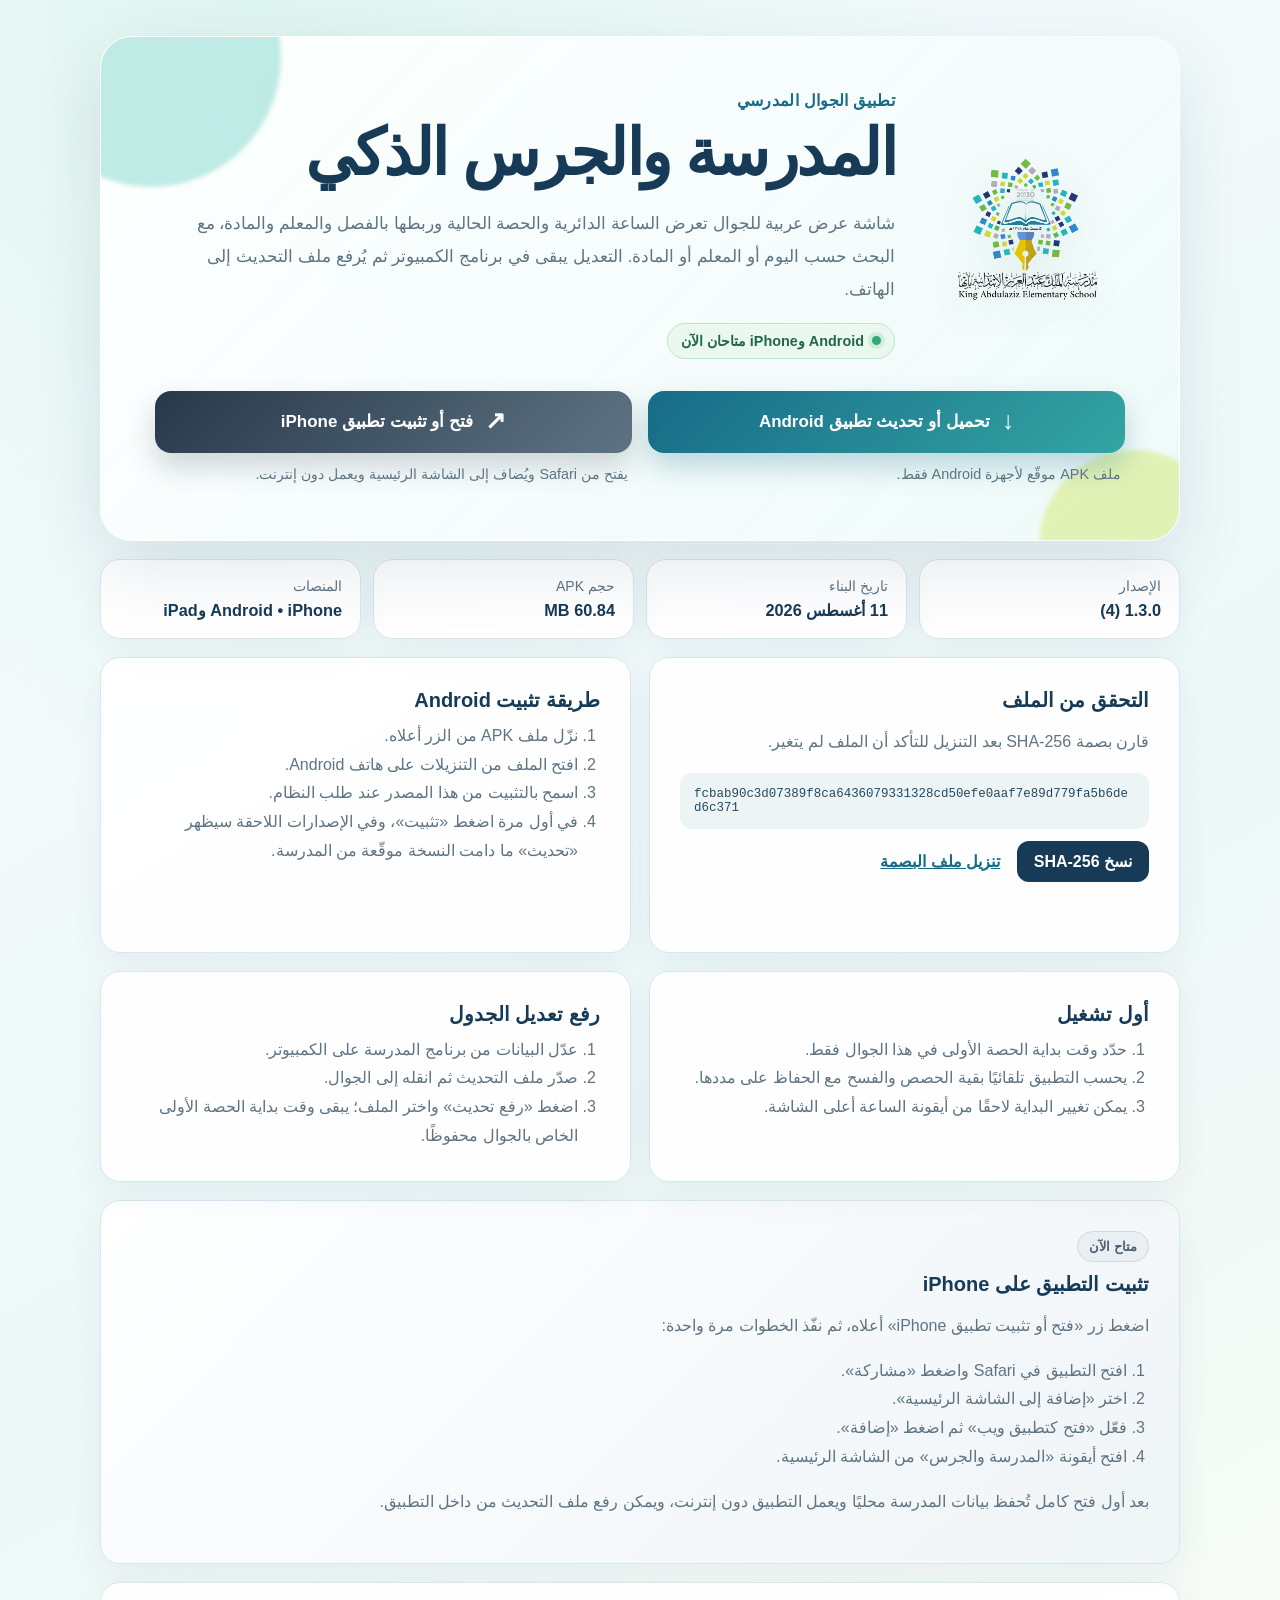
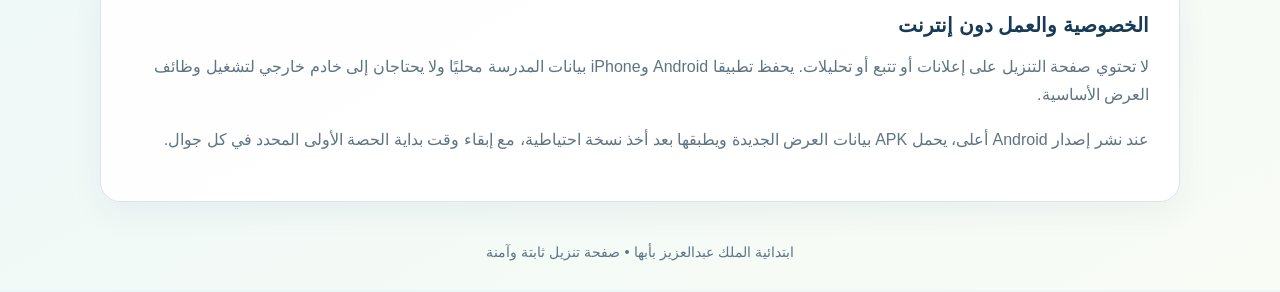
==== index.html @ 7c3bad20 "إتاحة تطبيق iPhone كتطبيق ويب قابل للتثبيت" ====
<!doctype html>
<html lang="ar" dir="rtl">
<head>
  <meta charset="utf-8">
  <meta name="viewport" content="width=device-width,initial-scale=1,viewport-fit=cover">
  <meta name="theme-color" content="#176b87">
  <meta name="description" content="تنزيل تطبيق المدرسة والجرس الذكي لأجهزة Android وفتح تطبيق iPhone وتثبيته على الشاشة الرئيسية.">
  <link rel="icon" type="image/png" href="./favicon.png">
  <link rel="manifest" href="./manifest.webmanifest">
  <link rel="stylesheet" href="./styles.css">
  <title>تنزيل تطبيق المدرسة والجرس الذكي</title>
</head>
<body>
  <main class="page-shell">
    <section class="hero" aria-labelledby="app-title">
      <div class="glow glow-one" aria-hidden="true"></div>
      <div class="glow glow-two" aria-hidden="true"></div>
      <div class="brand-card">
        <img class="logo" src="./assets/logo.png" width="220" height="220" alt="شعار مدرسة الملك عبدالعزيز الابتدائية">
        <div>
          <span class="eyebrow">تطبيق الجوال المدرسي</span>
          <h1 id="app-title">المدرسة والجرس الذكي</h1>
          <p class="lead">شاشة عرض عربية للجوال تعرض الساعة الدائرية والحصة الحالية وربطها بالفصل والمعلم والمادة، مع البحث حسب اليوم أو المعلم أو المادة. التعديل يبقى في برنامج الكمبيوتر ثم يُرفع ملف التحديث إلى الهاتف.</p>
          <div class="status"><span class="status-dot" aria-hidden="true"></span>Android وiPhone متاحان الآن</div>
        </div>
      </div>

      <div class="download-panel" aria-label="خيارات التطبيق حسب النظام">
        <div class="platform-download">
          <a class="download-button" href="./downloads/SchoolApp.apk" download="SchoolApp.apk">
            <span aria-hidden="true">↓</span>
            تحميل أو تحديث تطبيق Android
          </a>
          <p class="platform-note">ملف APK موقّع لأجهزة Android فقط.</p>
        </div>
        <div class="platform-download">
          <a class="download-button iphone-button" href="./iphone/">
            <span aria-hidden="true">↗</span>
            فتح أو تثبيت تطبيق iPhone
          </a>
          <p class="platform-note">يفتح من Safari ويُضاف إلى الشاشة الرئيسية ويعمل دون إنترنت.</p>
        </div>
      </div>
    </section>

    <section class="facts" aria-label="معلومات الإصدار">
      <article><span>الإصدار</span><strong>1.3.0 (4)</strong></article>
      <article><span>تاريخ البناء</span><strong>11 أغسطس 2026</strong></article>
      <article><span>حجم APK</span><strong>60.84 MB</strong></article>
      <article><span>المنصات</span><strong>Android • iPhone وiPad</strong></article>
    </section>

    <section class="content-grid">
      <article class="card">
        <h2>التحقق من الملف</h2>
        <p>قارن بصمة SHA-256 بعد التنزيل للتأكد أن الملف لم يتغير.</p>
        <code id="sha-value">fcbab90c3d07389f8ca6436079331328cd50efe0aaf7e89d779fa5b6ded6c371</code>
        <button id="copy-sha" type="button">نسخ SHA-256</button>
        <a class="text-link" href="./downloads/SchoolApp.apk.sha256" download>تنزيل ملف البصمة</a>
        <p id="copy-status" class="copy-status" role="status" aria-live="polite"></p>
      </article>

      <article class="card">
        <h2>طريقة تثبيت Android</h2>
        <ol>
          <li>نزّل ملف APK من الزر أعلاه.</li>
          <li>افتح الملف من التنزيلات على هاتف Android.</li>
          <li>اسمح بالتثبيت من هذا المصدر عند طلب النظام.</li>
          <li>في أول مرة اضغط «تثبيت»، وفي الإصدارات اللاحقة سيظهر «تحديث» ما دامت النسخة موقّعة من المدرسة.</li>
        </ol>
      </article>

      <article class="card">
        <h2>أول تشغيل</h2>
        <ol>
          <li>حدّد وقت بداية الحصة الأولى في هذا الجوال فقط.</li>
          <li>يحسب التطبيق تلقائيًا بقية الحصص والفسح مع الحفاظ على مددها.</li>
          <li>يمكن تغيير البداية لاحقًا من أيقونة الساعة أعلى الشاشة.</li>
        </ol>
      </article>

      <article class="card">
        <h2>رفع تعديل الجدول</h2>
        <ol>
          <li>عدّل البيانات من برنامج المدرسة على الكمبيوتر.</li>
          <li>صدّر ملف التحديث ثم انقله إلى الجوال.</li>
          <li>اضغط «رفع تحديث» واختر الملف؛ يبقى وقت بداية الحصة الأولى الخاص بالجوال محفوظًا.</li>
        </ol>
      </article>
    </section>

    <section id="iphone-status" class="iphone-status-card" aria-labelledby="iphone-title">
      <div>
        <span class="availability-badge">متاح الآن</span>
        <h2 id="iphone-title">تثبيت التطبيق على iPhone</h2>
        <p>اضغط زر «فتح أو تثبيت تطبيق iPhone» أعلاه، ثم نفّذ الخطوات مرة واحدة:</p>
        <ol>
          <li>افتح التطبيق في Safari واضغط «مشاركة».</li>
          <li>اختر «إضافة إلى الشاشة الرئيسية».</li>
          <li>فعّل «فتح كتطبيق ويب» ثم اضغط «إضافة».</li>
          <li>افتح أيقونة «المدرسة والجرس» من الشاشة الرئيسية.</li>
        </ol>
        <p>بعد أول فتح كامل تُحفظ بيانات المدرسة محليًا ويعمل التطبيق دون إنترنت، ويمكن رفع ملف التحديث من داخل التطبيق.</p>
      </div>
    </section>

    <section class="privacy-card">
      <h2>الخصوصية والعمل دون إنترنت</h2>
      <p>لا تحتوي صفحة التنزيل على إعلانات أو تتبع أو تحليلات. يحفظ تطبيقا Android وiPhone بيانات المدرسة محليًا ولا يحتاجان إلى خادم خارجي لتشغيل وظائف العرض الأساسية.</p>
      <p>عند نشر إصدار Android أعلى، يحمل APK بيانات العرض الجديدة ويطبقها بعد أخذ نسخة احتياطية، مع إبقاء وقت بداية الحصة الأولى المحدد في كل جوال.</p>
    </section>
  </main>
  <footer>ابتدائية الملك عبدالعزيز بأبها • صفحة تنزيل ثابتة وآمنة</footer>
  <script src="./app.js" defer></script>
</body>
</html>
---- styles.css ----
:root {
  color-scheme: light;
  --ink: #173b57;
  --muted: #5f7483;
  --primary: #176b87;
  --secondary: #34a5a3;
  --line: #d8e7ec;
  --surface: rgba(255,255,255,.92);
  font-family: Tahoma, Arial, sans-serif;
}

* { box-sizing: border-box; }
html { background: #eef7f8; scroll-behavior: smooth; }
body { margin: 0; color: var(--ink); background: radial-gradient(circle at 20% 0,#dff5ef 0,transparent 36%),linear-gradient(150deg,#f8fcff,#edf8f8 55%,#f9fcf5); min-height: 100vh; }
a { color: inherit; }
.page-shell { width: min(1080px,calc(100% - 28px)); margin: 0 auto; padding: 36px 0 24px; }
.hero { position: relative; overflow: hidden; border: 1px solid rgba(255,255,255,.7); border-radius: 32px; padding: clamp(22px,5vw,54px); background: linear-gradient(135deg,rgba(255,255,255,.94),rgba(237,250,248,.88)); box-shadow: 0 24px 70px rgba(23,59,87,.12); }
.glow { position: absolute; border-radius: 50%; filter: blur(2px); opacity: .55; pointer-events: none; }
.glow-one { width: 260px; height: 260px; top: -110px; left: -80px; background: #8ddbd0; }
.glow-two { width: 190px; height: 190px; bottom: -100px; right: -50px; background: #d7ec7f; }
.brand-card { position: relative; display: grid; grid-template-columns: 190px 1fr; gap: clamp(18px,4vw,40px); align-items: center; }
.logo { width: 100%; height: auto; max-height: 190px; object-fit: contain; filter: drop-shadow(0 12px 18px rgba(23,59,87,.14)); }
.eyebrow { display: inline-block; color: var(--primary); font-weight: 800; letter-spacing: .02em; margin-bottom: 8px; }
h1 { margin: 0; font-size: clamp(2rem,5vw,4rem); line-height: 1.12; letter-spacing: -.04em; }
.lead { color: var(--muted); font-size: 1.08rem; line-height: 1.9; max-width: 700px; }
.status { display: inline-flex; align-items: center; gap: 8px; padding: 9px 13px; border-radius: 999px; color: #23664f; background: #eaf8f0; border: 1px solid #bde4cd; font-size: .9rem; font-weight: 700; }
.status-dot { width: 9px; height: 9px; background: #32a774; border-radius: 50%; box-shadow: 0 0 0 4px rgba(50,167,116,.14); }
.download-panel { position: relative; margin-top: 32px; display: grid; grid-template-columns: repeat(2,minmax(0,1fr)); gap: 16px; }
.platform-download { min-width: 0; }
.download-button { display: inline-flex; align-items: center; justify-content: center; gap: 12px; padding: 17px 24px; border-radius: 16px; background: linear-gradient(135deg,var(--primary),var(--secondary)); color: #fff; text-decoration: none; font-weight: 900; font-size: 1.06rem; box-shadow: 0 14px 28px rgba(23,107,135,.25); transition: transform .2s ease,box-shadow .2s ease; }
.download-button:hover,.download-button:focus-visible { transform: translateY(-2px); box-shadow: 0 18px 34px rgba(23,107,135,.32); }
.download-button span { font-size: 1.55rem; line-height: 1; }
.platform-download .download-button { width: 100%; min-height: 62px; }
.iphone-button { background: linear-gradient(135deg,#27384a,#5f7483); box-shadow: 0 14px 28px rgba(39,56,74,.2); }
.iphone-button:hover,.iphone-button:focus-visible { box-shadow: 0 18px 34px rgba(39,56,74,.28); }
.platform-note { margin: 10px 4px 0; color: var(--muted); line-height: 1.6; font-size: .9rem; }
.facts { display: grid; grid-template-columns: repeat(4,1fr); gap: 12px; margin: 18px 0; }
.facts article,.card,.privacy-card,.iphone-status-card { border: 1px solid var(--line); background: var(--surface); border-radius: 20px; box-shadow: 0 10px 34px rgba(23,59,87,.06); }
.facts article { padding: 18px; display: grid; gap: 7px; }
.facts span { color: var(--muted); font-size: .88rem; }
.facts strong { font-size: 1.02rem; }
.content-grid { display: grid; grid-template-columns: 1fr 1fr; gap: 18px; }
.card,.privacy-card,.iphone-status-card { padding: clamp(20px,4vw,30px); }
h2 { margin: 0 0 10px; font-size: 1.25rem; }
.card p,.privacy-card p,.iphone-status-card p,.card li,.iphone-status-card li { color: var(--muted); line-height: 1.8; }
.card ol,.iphone-status-card ol { margin: 8px 0 0; padding-right: 22px; }
code { display: block; direction: ltr; text-align: left; padding: 14px; overflow-wrap: anywhere; background: #edf4f6; border-radius: 12px; color: #24495d; font-family: Consolas,monospace; font-size: .78rem; }
button { border: 0; border-radius: 12px; background: var(--ink); color: #fff; padding: 11px 17px; font: inherit; font-weight: 800; cursor: pointer; margin-top: 12px; }
.text-link { display: inline-block; margin-right: 12px; color: var(--primary); font-weight: 800; }
.copy-status { min-height: 1.5em; margin-bottom: 0; }
.iphone-status-card { margin-top: 18px; scroll-margin-top: 18px; background: linear-gradient(135deg,rgba(255,255,255,.96),rgba(239,244,247,.94)); }
.availability-badge { display: inline-block; margin-bottom: 10px; padding: 7px 11px; border-radius: 999px; color: #4c5f6c; background: #e9eff2; border: 1px solid #cfdae0; font-size: .84rem; font-weight: 800; }
.privacy-card { margin-top: 18px; }
footer { text-align: center; color: var(--muted); padding: 18px 12px 30px; font-size: .9rem; }

@media (max-width: 760px) {
  .page-shell { width: min(100% - 18px,1080px); padding-top: 10px; }
  .hero { border-radius: 24px; padding: 22px 18px; }
  .brand-card { grid-template-columns: 1fr; text-align: center; }
  .logo { width: 150px; justify-self: center; }
  .lead { font-size: 1rem; }
  .status { justify-content: center; }
  .download-panel { grid-template-columns: 1fr; }
  .download-button { width: 100%; }
  .facts { grid-template-columns: 1fr 1fr; }
  .content-grid { grid-template-columns: 1fr; }
}

@media (max-width: 390px) {
  .facts { grid-template-columns: 1fr; }
  h1 { font-size: 2rem; }
}

@media (prefers-reduced-motion: reduce) {
  * { scroll-behavior: auto !important; transition: none !important; }
}
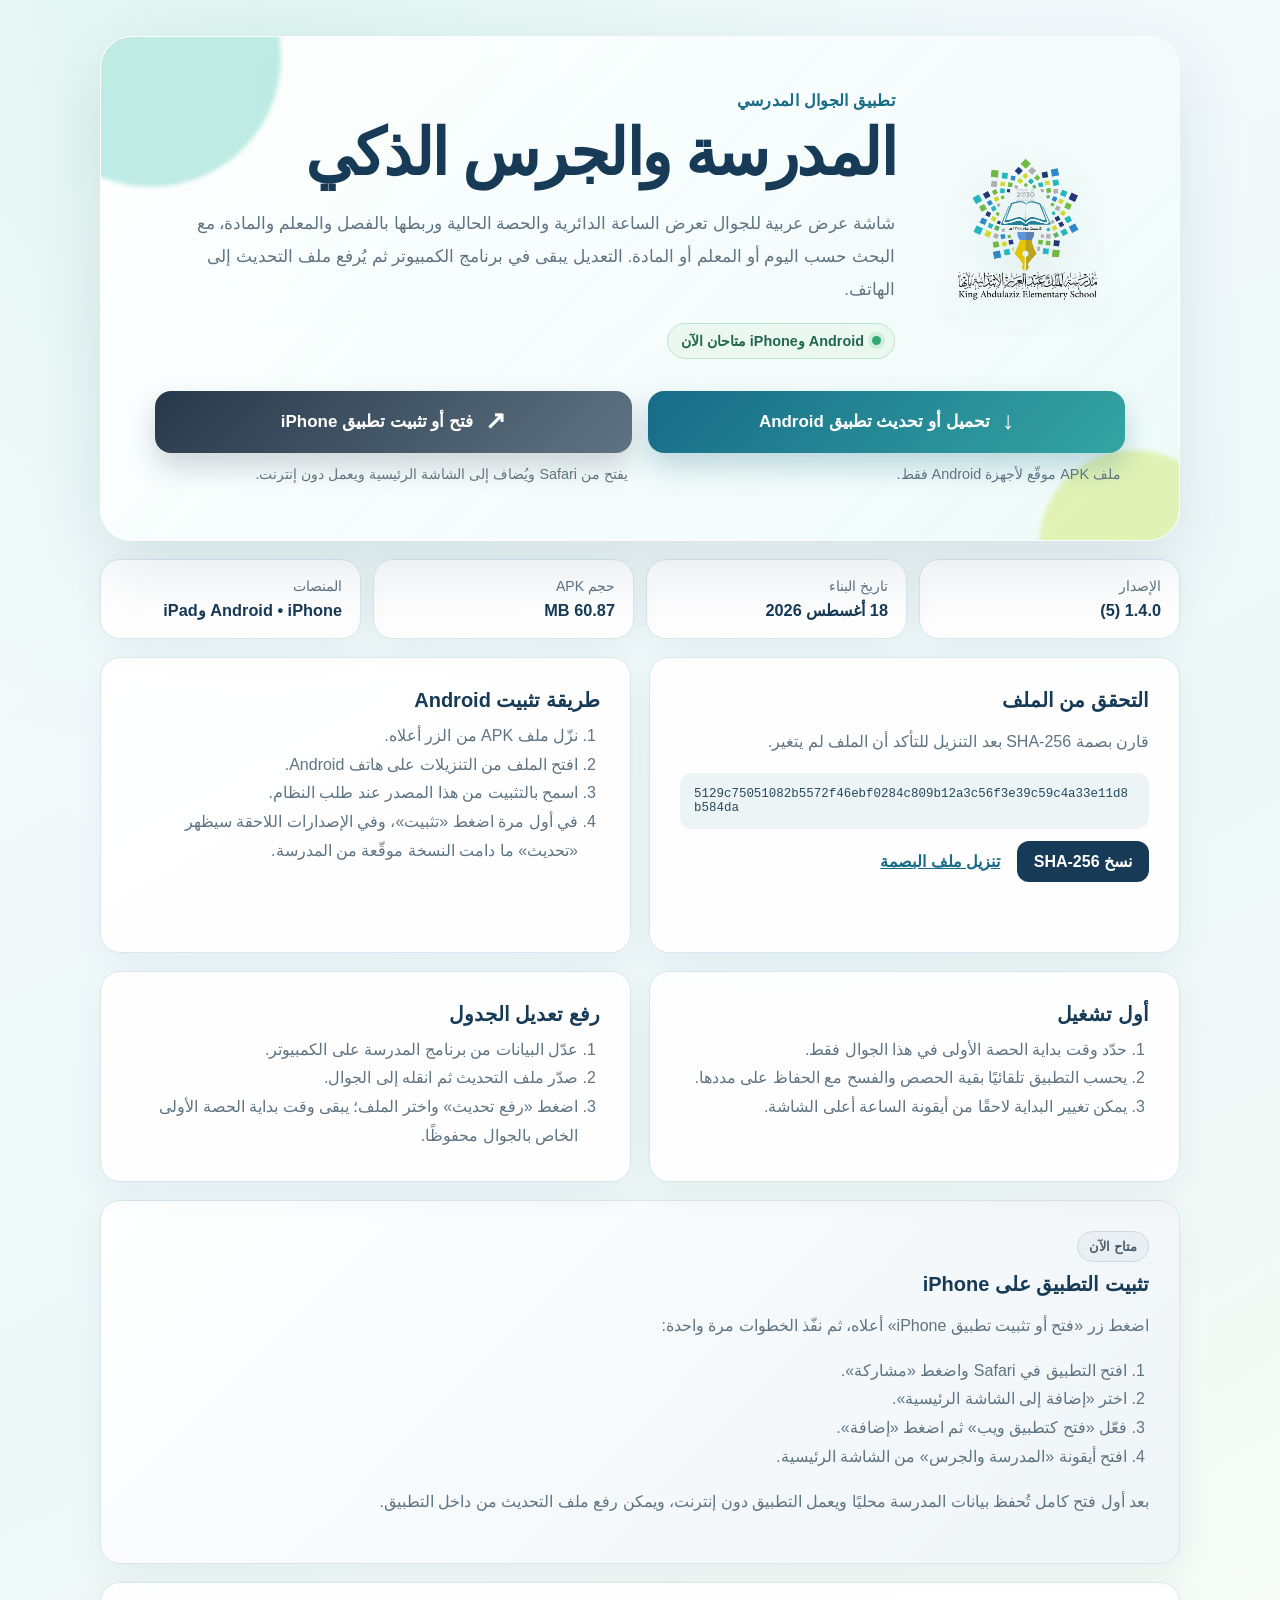
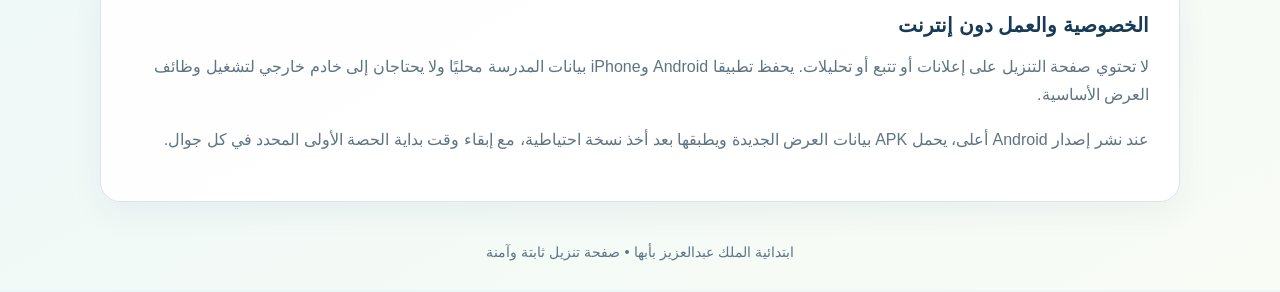
==== commit 3210f73b: "تحديث عام1448" ====
--- a/index.html
+++ b/index.html
@@ -44,9 +44,9 @@
     </section>
 
     <section class="facts" aria-label="معلومات الإصدار">
-      <article><span>الإصدار</span><strong>1.3.0 (4)</strong></article>
-      <article><span>تاريخ البناء</span><strong>11 أغسطس 2026</strong></article>
-      <article><span>حجم APK</span><strong>60.84 MB</strong></article>
+      <article><span>الإصدار</span><strong>1.4.0 (5)</strong></article>
+      <article><span>تاريخ البناء</span><strong>18 أغسطس 2026</strong></article>
+      <article><span>حجم APK</span><strong>60.87 MB</strong></article>
       <article><span>المنصات</span><strong>Android • iPhone وiPad</strong></article>
     </section>
 
@@ -54,7 +54,7 @@
       <article class="card">
         <h2>التحقق من الملف</h2>
         <p>قارن بصمة SHA-256 بعد التنزيل للتأكد أن الملف لم يتغير.</p>
-        <code id="sha-value">fcbab90c3d07389f8ca6436079331328cd50efe0aaf7e89d779fa5b6ded6c371</code>
+        <code id="sha-value">5129c75051082b5572f46ebf0284c809b12a3c56f3e39c59c4a33e11d8b584da</code>
         <button id="copy-sha" type="button">نسخ SHA-256</button>
         <a class="text-link" href="./downloads/SchoolApp.apk.sha256" download>تنزيل ملف البصمة</a>
         <p id="copy-status" class="copy-status" role="status" aria-live="polite"></p>
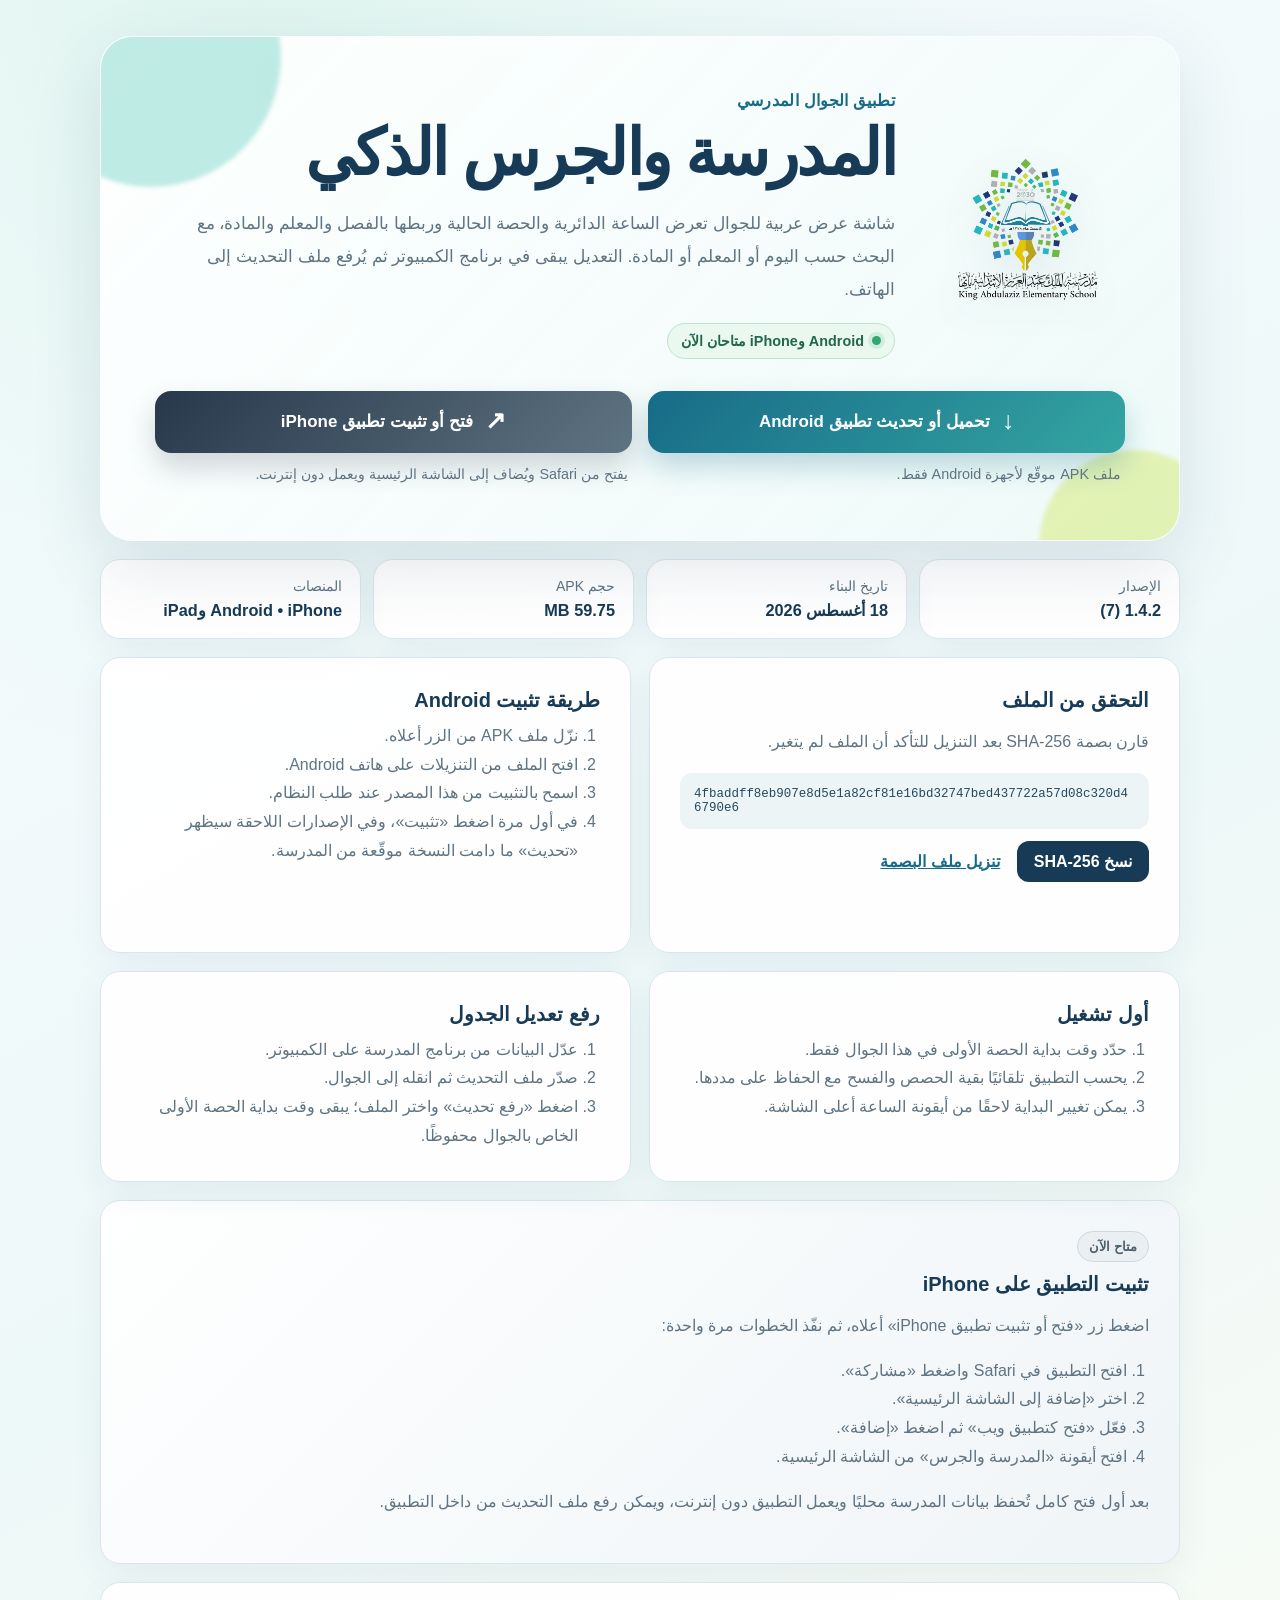
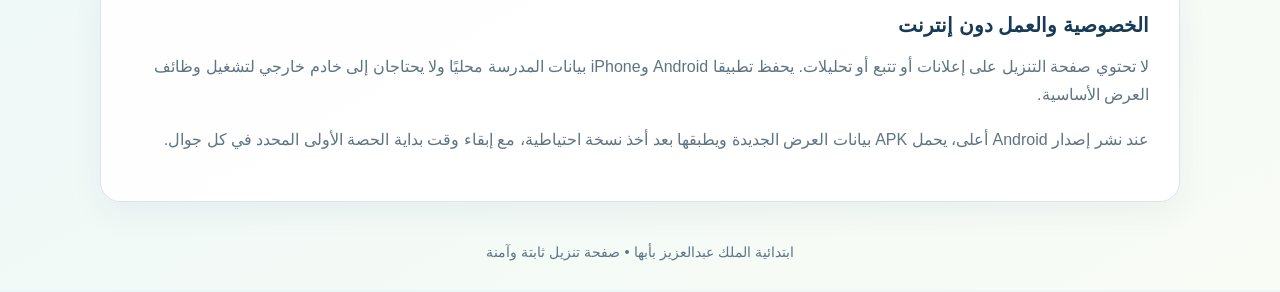
==== commit 9828966e: "تحديث عام1448: تصحيح المؤقت وتوقيت أم القرى" ====
--- a/index.html
+++ b/index.html
@@ -44,9 +44,9 @@
     </section>
 
     <section class="facts" aria-label="معلومات الإصدار">
-      <article><span>الإصدار</span><strong>1.4.0 (5)</strong></article>
+      <article><span>الإصدار</span><strong>1.4.2 (7)</strong></article>
       <article><span>تاريخ البناء</span><strong>18 أغسطس 2026</strong></article>
-      <article><span>حجم APK</span><strong>60.87 MB</strong></article>
+      <article><span>حجم APK</span><strong>59.75 MB</strong></article>
       <article><span>المنصات</span><strong>Android • iPhone وiPad</strong></article>
     </section>
 
@@ -54,7 +54,7 @@
       <article class="card">
         <h2>التحقق من الملف</h2>
         <p>قارن بصمة SHA-256 بعد التنزيل للتأكد أن الملف لم يتغير.</p>
-        <code id="sha-value">5129c75051082b5572f46ebf0284c809b12a3c56f3e39c59c4a33e11d8b584da</code>
+        <code id="sha-value">4fbaddff8eb907e8d5e1a82cf81e16bd32747bed437722a57d08c320d46790e6</code>
         <button id="copy-sha" type="button">نسخ SHA-256</button>
         <a class="text-link" href="./downloads/SchoolApp.apk.sha256" download>تنزيل ملف البصمة</a>
         <p id="copy-status" class="copy-status" role="status" aria-live="polite"></p>
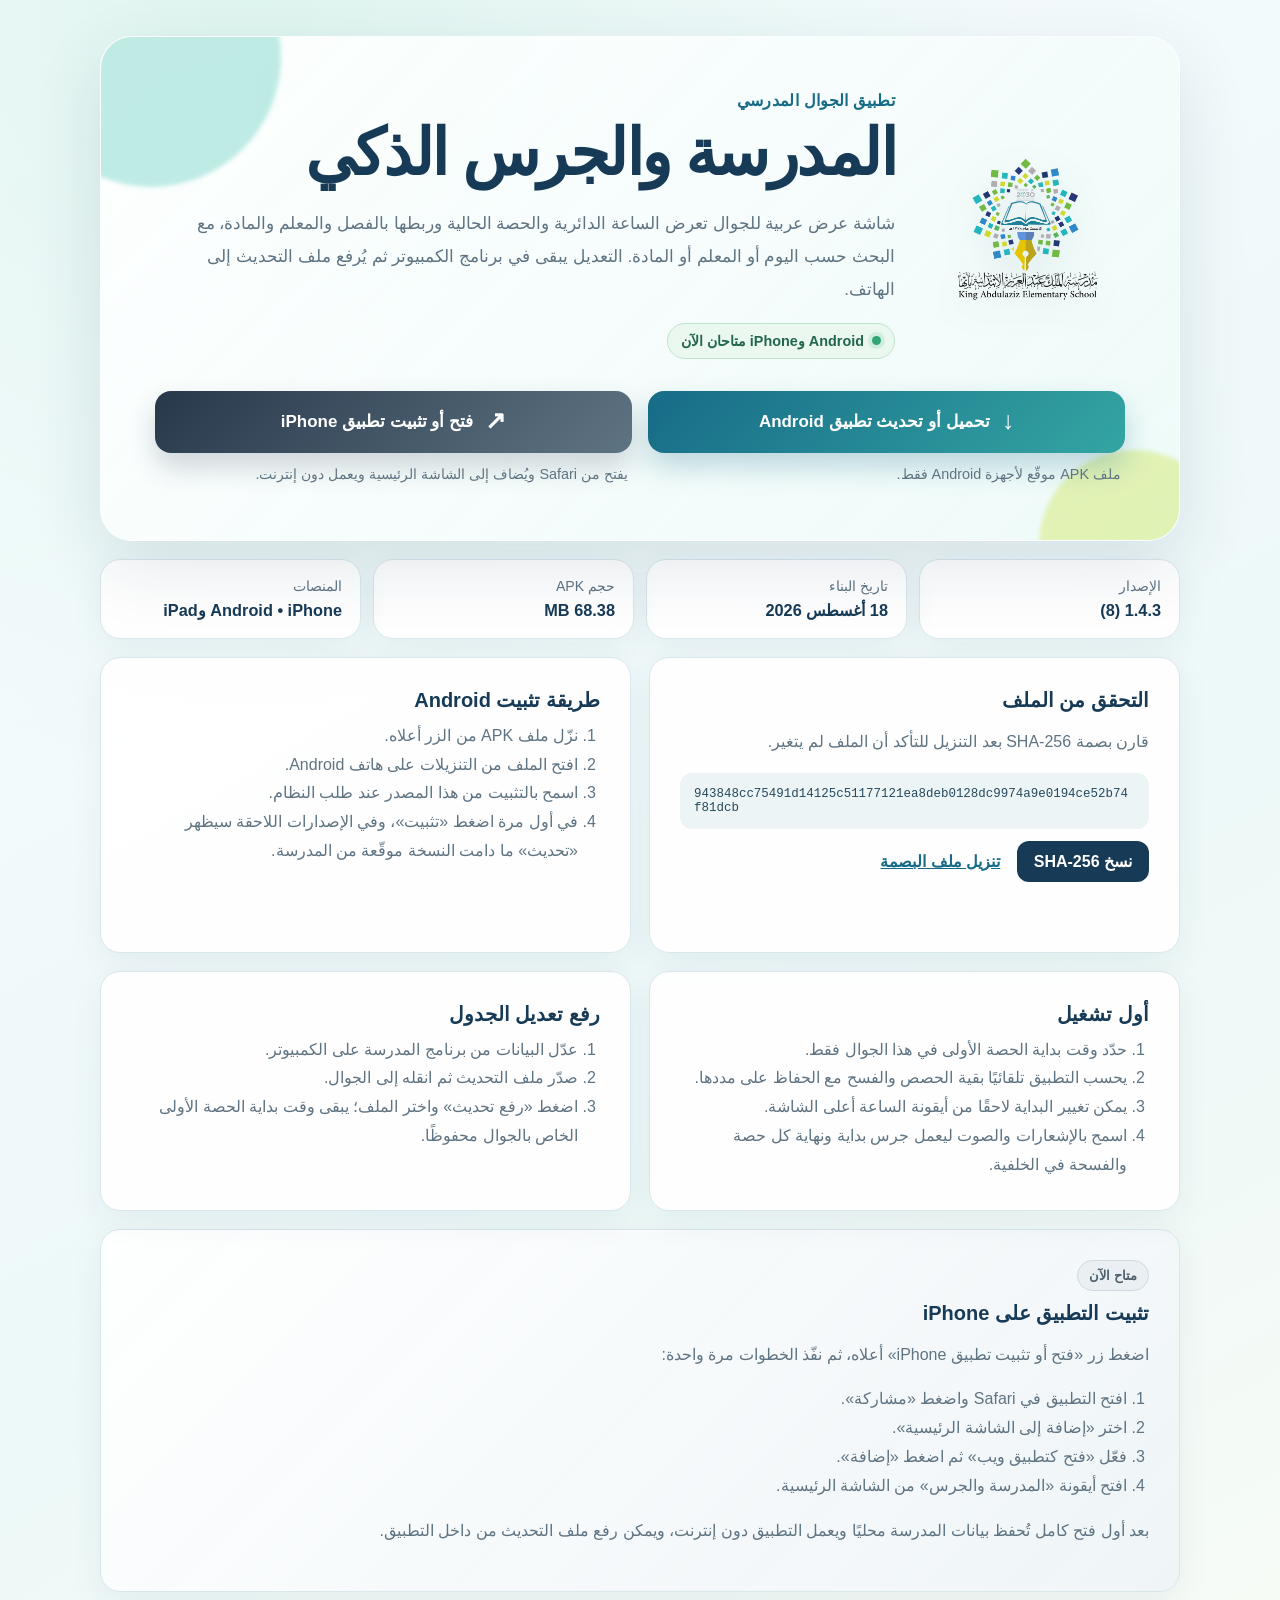
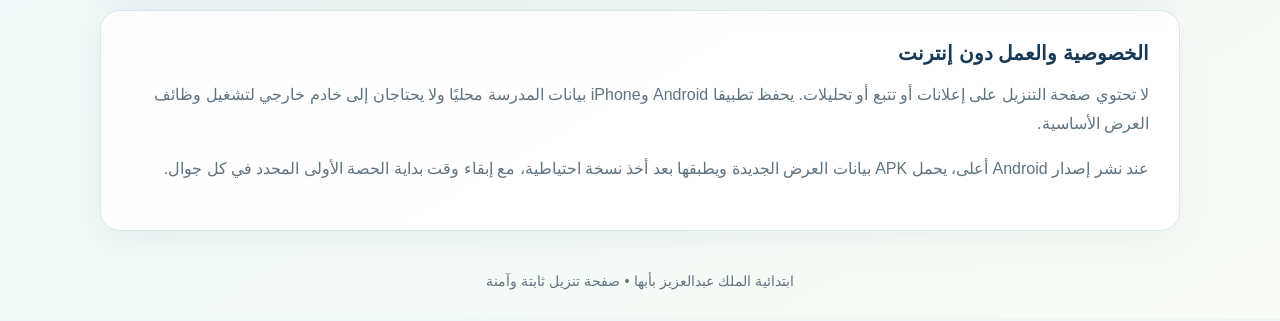
==== commit bfca0f3e: "ربط أصوات الحصص ومنع تداخل الجرس" ====
--- a/index.html
+++ b/index.html
@@ -44,9 +44,9 @@
     </section>
 
     <section class="facts" aria-label="معلومات الإصدار">
-      <article><span>الإصدار</span><strong>1.4.2 (7)</strong></article>
+      <article><span>الإصدار</span><strong>1.4.3 (8)</strong></article>
       <article><span>تاريخ البناء</span><strong>18 أغسطس 2026</strong></article>
-      <article><span>حجم APK</span><strong>59.75 MB</strong></article>
+      <article><span>حجم APK</span><strong>68.38 MB</strong></article>
       <article><span>المنصات</span><strong>Android • iPhone وiPad</strong></article>
     </section>
 
@@ -54,7 +54,7 @@
       <article class="card">
         <h2>التحقق من الملف</h2>
         <p>قارن بصمة SHA-256 بعد التنزيل للتأكد أن الملف لم يتغير.</p>
-        <code id="sha-value">4fbaddff8eb907e8d5e1a82cf81e16bd32747bed437722a57d08c320d46790e6</code>
+        <code id="sha-value">943848cc75491d14125c51177121ea8deb0128dc9974a9e0194ce52b74f81dcb</code>
         <button id="copy-sha" type="button">نسخ SHA-256</button>
         <a class="text-link" href="./downloads/SchoolApp.apk.sha256" download>تنزيل ملف البصمة</a>
         <p id="copy-status" class="copy-status" role="status" aria-live="polite"></p>
@@ -76,6 +76,7 @@
           <li>حدّد وقت بداية الحصة الأولى في هذا الجوال فقط.</li>
           <li>يحسب التطبيق تلقائيًا بقية الحصص والفسح مع الحفاظ على مددها.</li>
           <li>يمكن تغيير البداية لاحقًا من أيقونة الساعة أعلى الشاشة.</li>
+          <li>اسمح بالإشعارات والصوت ليعمل جرس بداية ونهاية كل حصة والفسحة في الخلفية.</li>
         </ol>
       </article>
 
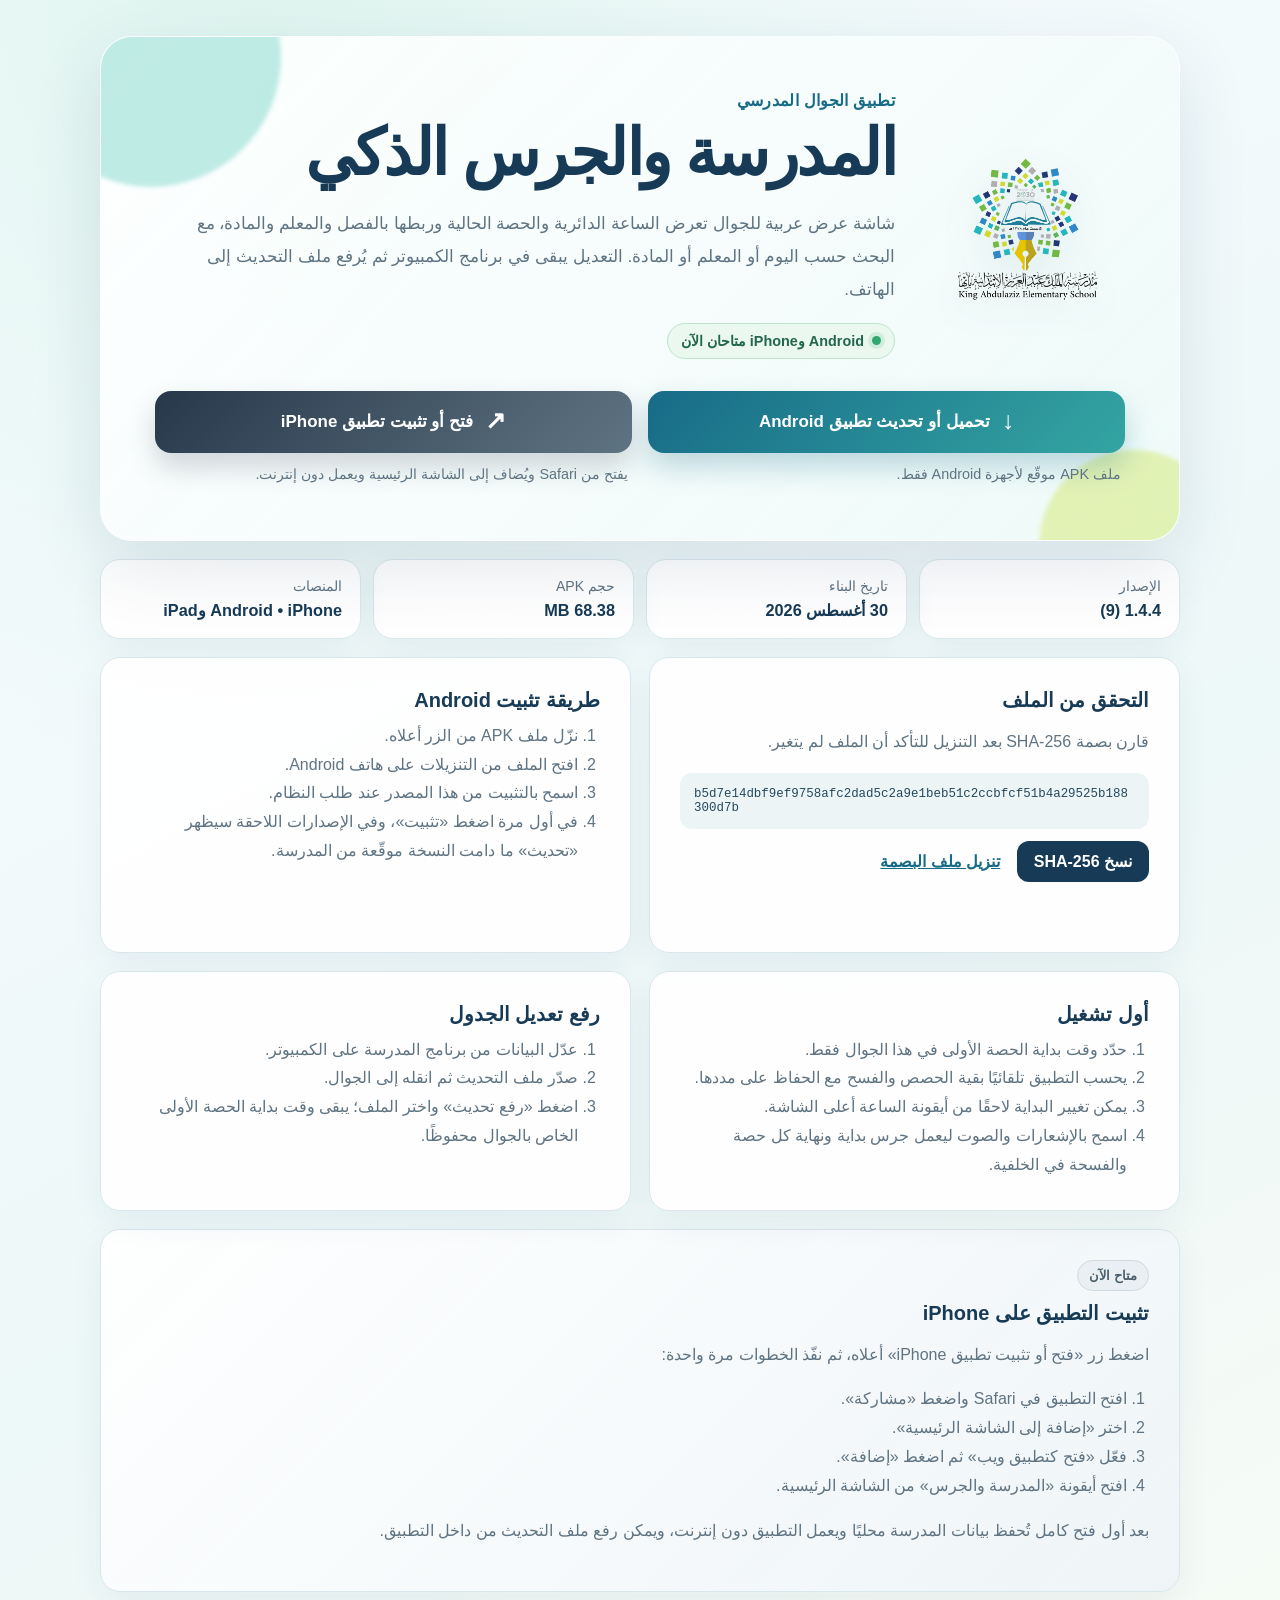
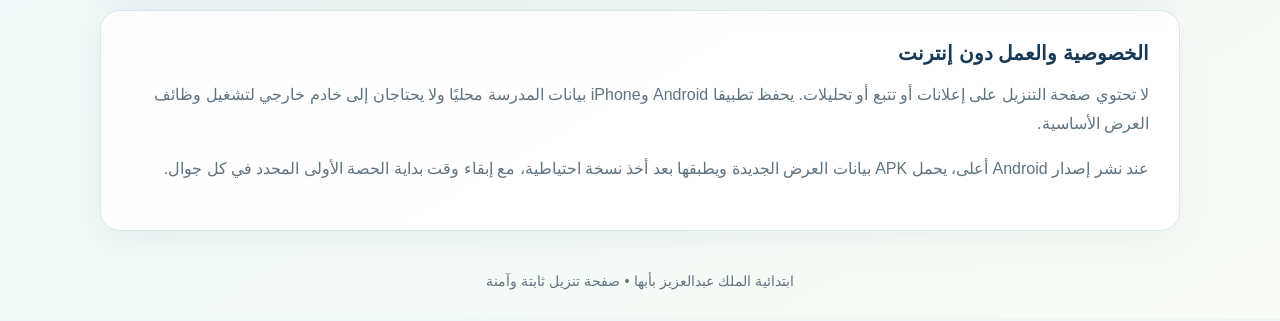
==== commit 85b84b3a: "تحديث جدول الفصول ونشر الإصدار 1.4.4" ====
--- a/index.html
+++ b/index.html
@@ -44,8 +44,8 @@
     </section>
 
     <section class="facts" aria-label="معلومات الإصدار">
-      <article><span>الإصدار</span><strong>1.4.3 (8)</strong></article>
-      <article><span>تاريخ البناء</span><strong>18 أغسطس 2026</strong></article>
+      <article><span>الإصدار</span><strong>1.4.4 (9)</strong></article>
+      <article><span>تاريخ البناء</span><strong>30 أغسطس 2026</strong></article>
       <article><span>حجم APK</span><strong>68.38 MB</strong></article>
       <article><span>المنصات</span><strong>Android • iPhone وiPad</strong></article>
     </section>
@@ -54,7 +54,7 @@
       <article class="card">
         <h2>التحقق من الملف</h2>
         <p>قارن بصمة SHA-256 بعد التنزيل للتأكد أن الملف لم يتغير.</p>
-        <code id="sha-value">943848cc75491d14125c51177121ea8deb0128dc9974a9e0194ce52b74f81dcb</code>
+        <code id="sha-value">b5d7e14dbf9ef9758afc2dad5c2a9e1beb51c2ccbfcf51b4a29525b188300d7b</code>
         <button id="copy-sha" type="button">نسخ SHA-256</button>
         <a class="text-link" href="./downloads/SchoolApp.apk.sha256" download>تنزيل ملف البصمة</a>
         <p id="copy-status" class="copy-status" role="status" aria-live="polite"></p>
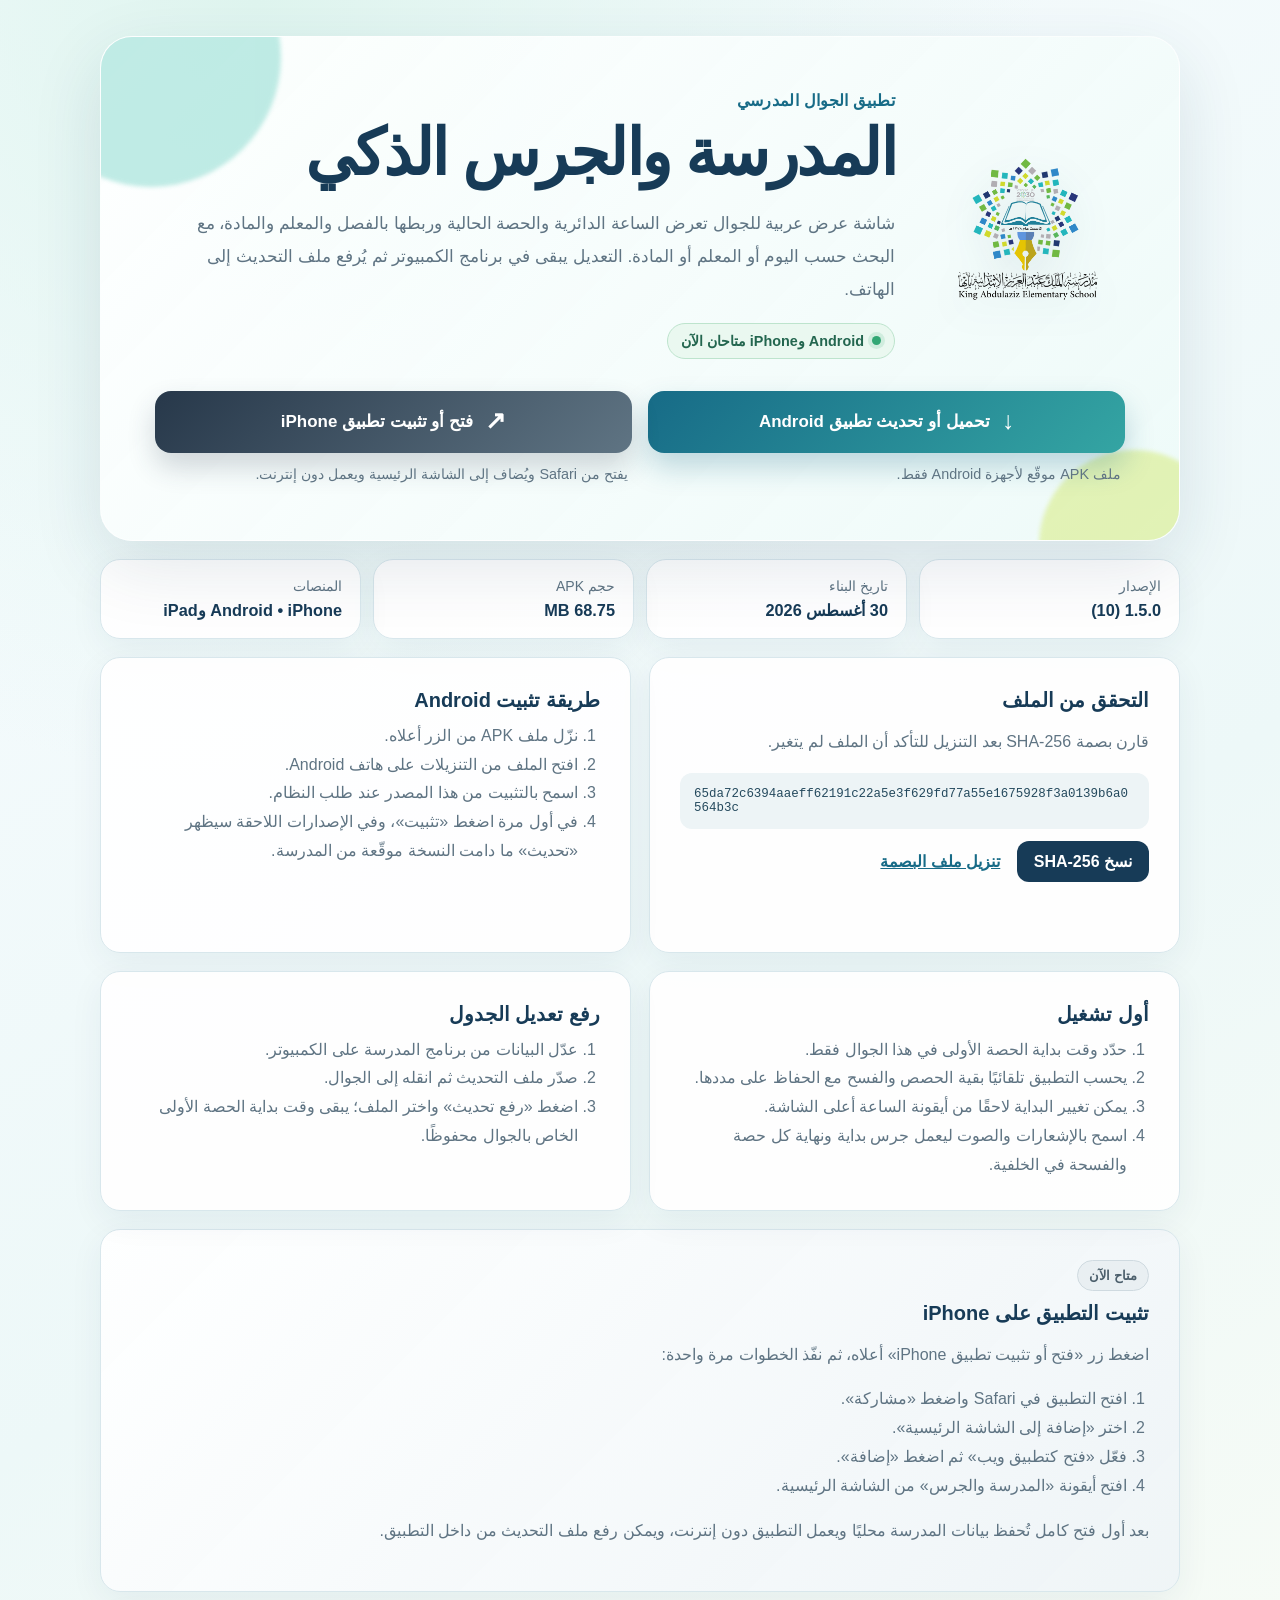
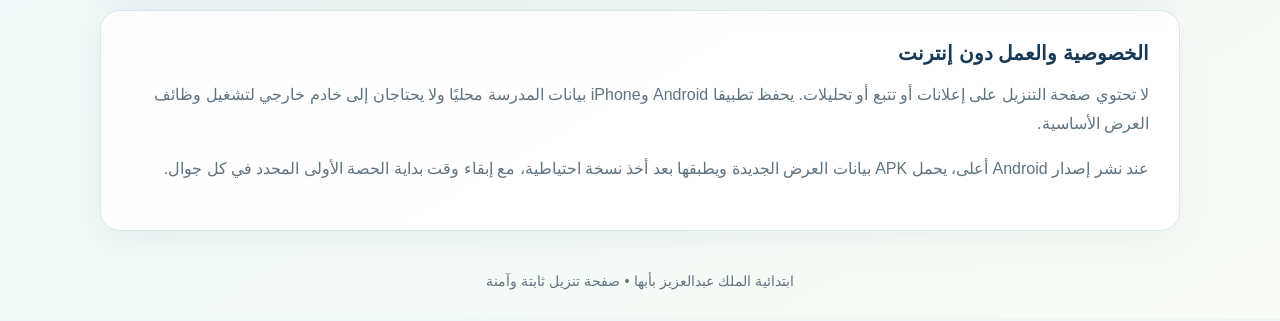
==== commit 8f4233da: "إضافة توزيع حصص الانتظار مع البحث" ====
--- a/index.html
+++ b/index.html
@@ -44,9 +44,9 @@
     </section>
 
     <section class="facts" aria-label="معلومات الإصدار">
-      <article><span>الإصدار</span><strong>1.4.4 (9)</strong></article>
+      <article><span>الإصدار</span><strong>1.5.0 (10)</strong></article>
       <article><span>تاريخ البناء</span><strong>30 أغسطس 2026</strong></article>
-      <article><span>حجم APK</span><strong>68.38 MB</strong></article>
+      <article><span>حجم APK</span><strong>68.75 MB</strong></article>
       <article><span>المنصات</span><strong>Android • iPhone وiPad</strong></article>
     </section>
 
@@ -54,7 +54,7 @@
       <article class="card">
         <h2>التحقق من الملف</h2>
         <p>قارن بصمة SHA-256 بعد التنزيل للتأكد أن الملف لم يتغير.</p>
-        <code id="sha-value">b5d7e14dbf9ef9758afc2dad5c2a9e1beb51c2ccbfcf51b4a29525b188300d7b</code>
+        <code id="sha-value">65da72c6394aaeff62191c22a5e3f629fd77a55e1675928f3a0139b6a0564b3c</code>
         <button id="copy-sha" type="button">نسخ SHA-256</button>
         <a class="text-link" href="./downloads/SchoolApp.apk.sha256" download>تنزيل ملف البصمة</a>
         <p id="copy-status" class="copy-status" role="status" aria-live="polite"></p>
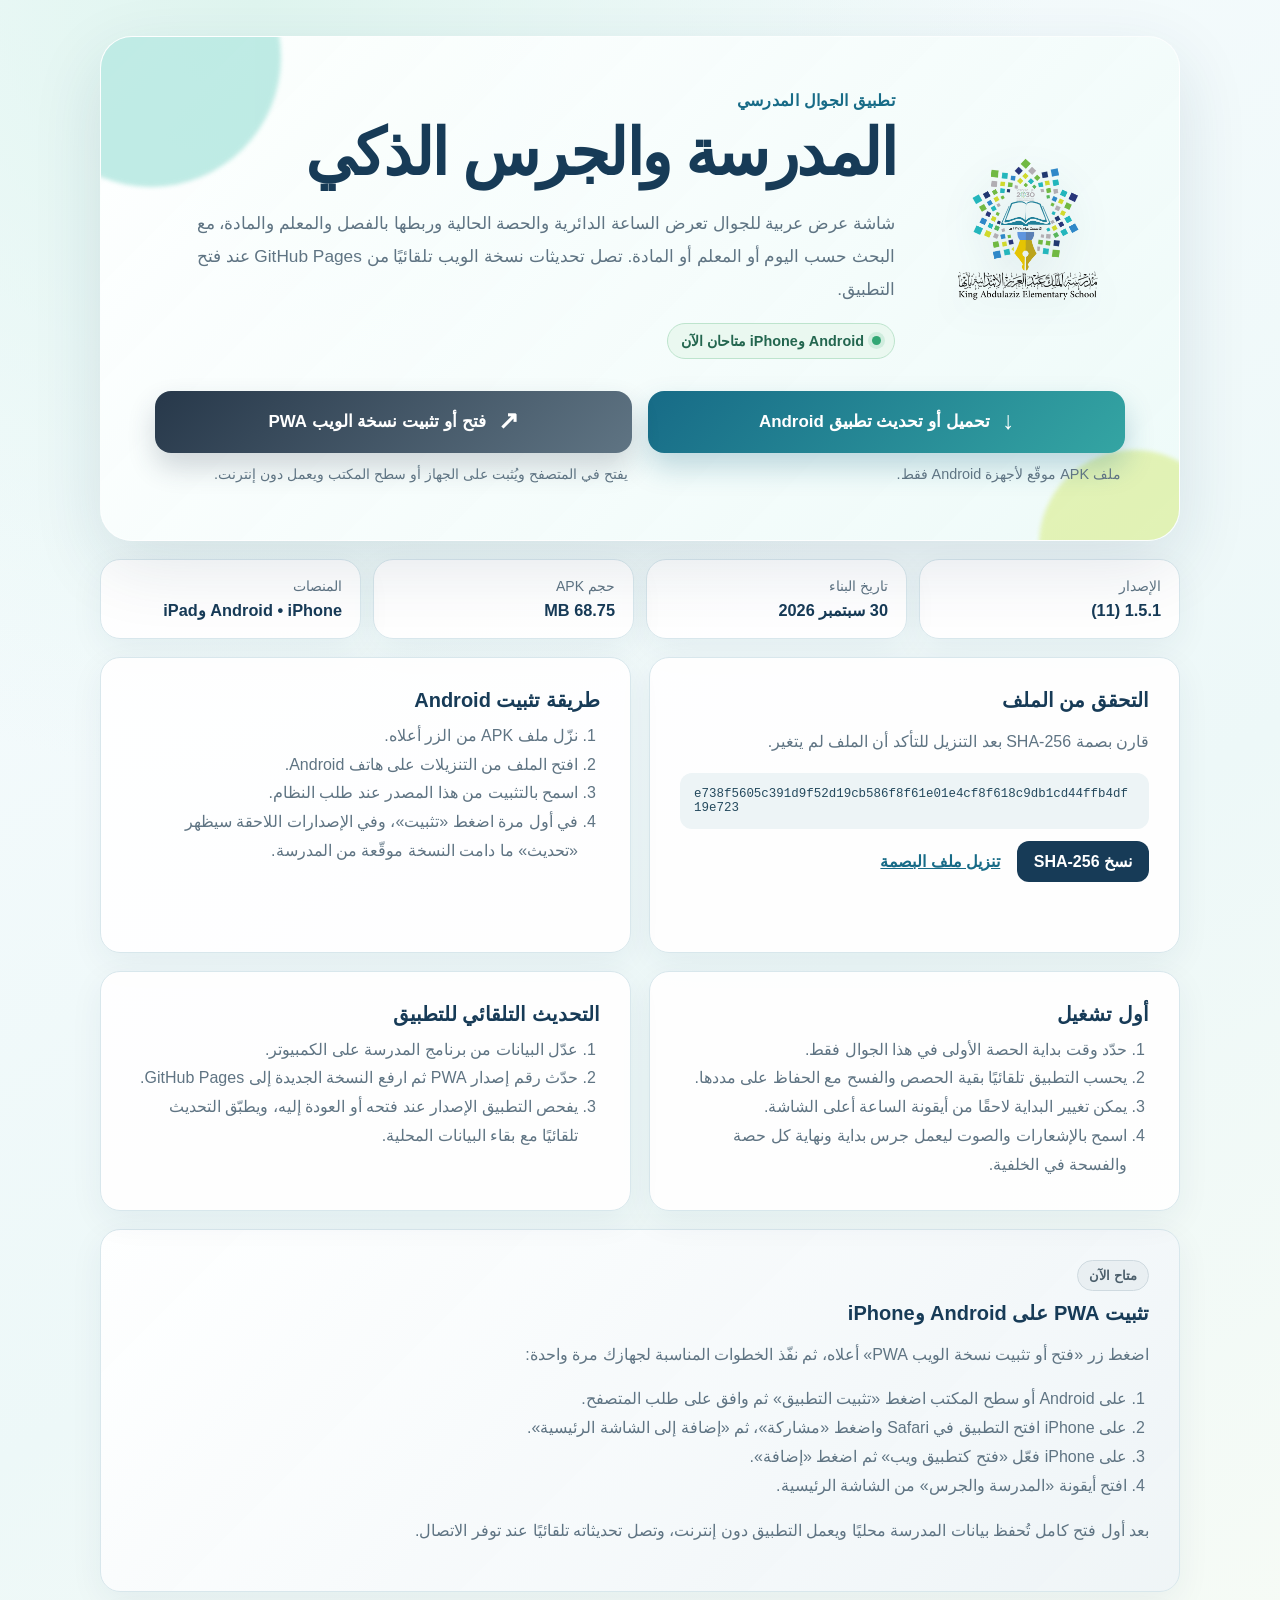
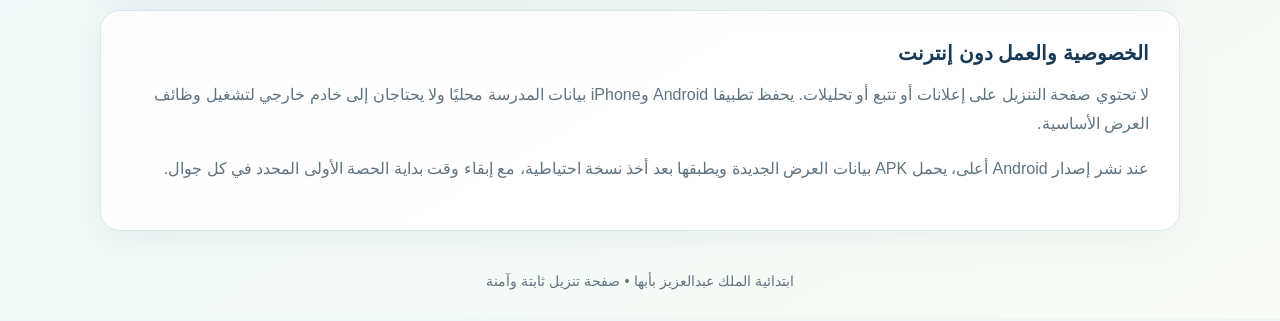
==== commit ba7b5bb9: "تحديث الجدول العام والفصول وتوزيع الانتظار" ====
--- a/index.html
+++ b/index.html
@@ -4,7 +4,7 @@
   <meta charset="utf-8">
   <meta name="viewport" content="width=device-width,initial-scale=1,viewport-fit=cover">
   <meta name="theme-color" content="#176b87">
-  <meta name="description" content="تنزيل تطبيق المدرسة والجرس الذكي لأجهزة Android وفتح تطبيق iPhone وتثبيته على الشاشة الرئيسية.">
+  <meta name="description" content="تنزيل تطبيق المدرسة والجرس الذكي وفتح نسخة PWA وتثبيتها على Android وiPhone وسطح المكتب.">
   <link rel="icon" type="image/png" href="./favicon.png">
   <link rel="manifest" href="./manifest.webmanifest">
   <link rel="stylesheet" href="./styles.css">
@@ -20,7 +20,7 @@
         <div>
           <span class="eyebrow">تطبيق الجوال المدرسي</span>
           <h1 id="app-title">المدرسة والجرس الذكي</h1>
-          <p class="lead">شاشة عرض عربية للجوال تعرض الساعة الدائرية والحصة الحالية وربطها بالفصل والمعلم والمادة، مع البحث حسب اليوم أو المعلم أو المادة. التعديل يبقى في برنامج الكمبيوتر ثم يُرفع ملف التحديث إلى الهاتف.</p>
+          <p class="lead">شاشة عرض عربية للجوال تعرض الساعة الدائرية والحصة الحالية وربطها بالفصل والمعلم والمادة، مع البحث حسب اليوم أو المعلم أو المادة. تصل تحديثات نسخة الويب تلقائيًا من GitHub Pages عند فتح التطبيق.</p>
           <div class="status"><span class="status-dot" aria-hidden="true"></span>Android وiPhone متاحان الآن</div>
         </div>
       </div>
@@ -36,16 +36,16 @@
         <div class="platform-download">
           <a class="download-button iphone-button" href="./iphone/">
             <span aria-hidden="true">↗</span>
-            فتح أو تثبيت تطبيق iPhone
+            فتح أو تثبيت نسخة الويب PWA
           </a>
-          <p class="platform-note">يفتح من Safari ويُضاف إلى الشاشة الرئيسية ويعمل دون إنترنت.</p>
+          <p class="platform-note">يفتح في المتصفح ويُثبت على الجهاز أو سطح المكتب ويعمل دون إنترنت.</p>
         </div>
       </div>
     </section>
 
     <section class="facts" aria-label="معلومات الإصدار">
-      <article><span>الإصدار</span><strong>1.5.0 (10)</strong></article>
-      <article><span>تاريخ البناء</span><strong>30 أغسطس 2026</strong></article>
+      <article><span>الإصدار</span><strong>1.5.1 (11)</strong></article>
+      <article><span>تاريخ البناء</span><strong>30 سبتمبر 2026</strong></article>
       <article><span>حجم APK</span><strong>68.75 MB</strong></article>
       <article><span>المنصات</span><strong>Android • iPhone وiPad</strong></article>
     </section>
@@ -54,7 +54,7 @@
       <article class="card">
         <h2>التحقق من الملف</h2>
         <p>قارن بصمة SHA-256 بعد التنزيل للتأكد أن الملف لم يتغير.</p>
-        <code id="sha-value">65da72c6394aaeff62191c22a5e3f629fd77a55e1675928f3a0139b6a0564b3c</code>
+        <code id="sha-value">e738f5605c391d9f52d19cb586f8f61e01e4cf8f618c9db1cd44ffb4df19e723</code>
         <button id="copy-sha" type="button">نسخ SHA-256</button>
         <a class="text-link" href="./downloads/SchoolApp.apk.sha256" download>تنزيل ملف البصمة</a>
         <p id="copy-status" class="copy-status" role="status" aria-live="polite"></p>
@@ -81,11 +81,11 @@
       </article>
 
       <article class="card">
-        <h2>رفع تعديل الجدول</h2>
+        <h2>التحديث التلقائي للتطبيق</h2>
         <ol>
           <li>عدّل البيانات من برنامج المدرسة على الكمبيوتر.</li>
-          <li>صدّر ملف التحديث ثم انقله إلى الجوال.</li>
-          <li>اضغط «رفع تحديث» واختر الملف؛ يبقى وقت بداية الحصة الأولى الخاص بالجوال محفوظًا.</li>
+          <li>حدّث رقم إصدار PWA ثم ارفع النسخة الجديدة إلى GitHub Pages.</li>
+          <li>يفحص التطبيق الإصدار عند فتحه أو العودة إليه، ويطبّق التحديث تلقائيًا مع بقاء البيانات المحلية.</li>
         </ol>
       </article>
     </section>
@@ -93,15 +93,15 @@
     <section id="iphone-status" class="iphone-status-card" aria-labelledby="iphone-title">
       <div>
         <span class="availability-badge">متاح الآن</span>
-        <h2 id="iphone-title">تثبيت التطبيق على iPhone</h2>
-        <p>اضغط زر «فتح أو تثبيت تطبيق iPhone» أعلاه، ثم نفّذ الخطوات مرة واحدة:</p>
+        <h2 id="iphone-title">تثبيت PWA على Android وiPhone</h2>
+        <p>اضغط زر «فتح أو تثبيت نسخة الويب PWA» أعلاه، ثم نفّذ الخطوات المناسبة لجهازك مرة واحدة:</p>
         <ol>
-          <li>افتح التطبيق في Safari واضغط «مشاركة».</li>
-          <li>اختر «إضافة إلى الشاشة الرئيسية».</li>
-          <li>فعّل «فتح كتطبيق ويب» ثم اضغط «إضافة».</li>
+          <li>على Android أو سطح المكتب اضغط «تثبيت التطبيق» ثم وافق على طلب المتصفح.</li>
+          <li>على iPhone افتح التطبيق في Safari واضغط «مشاركة»، ثم «إضافة إلى الشاشة الرئيسية».</li>
+          <li>على iPhone فعّل «فتح كتطبيق ويب» ثم اضغط «إضافة».</li>
           <li>افتح أيقونة «المدرسة والجرس» من الشاشة الرئيسية.</li>
         </ol>
-        <p>بعد أول فتح كامل تُحفظ بيانات المدرسة محليًا ويعمل التطبيق دون إنترنت، ويمكن رفع ملف التحديث من داخل التطبيق.</p>
+        <p>بعد أول فتح كامل تُحفظ بيانات المدرسة محليًا ويعمل التطبيق دون إنترنت، وتصل تحديثاته تلقائيًا عند توفر الاتصال.</p>
       </div>
     </section>
 
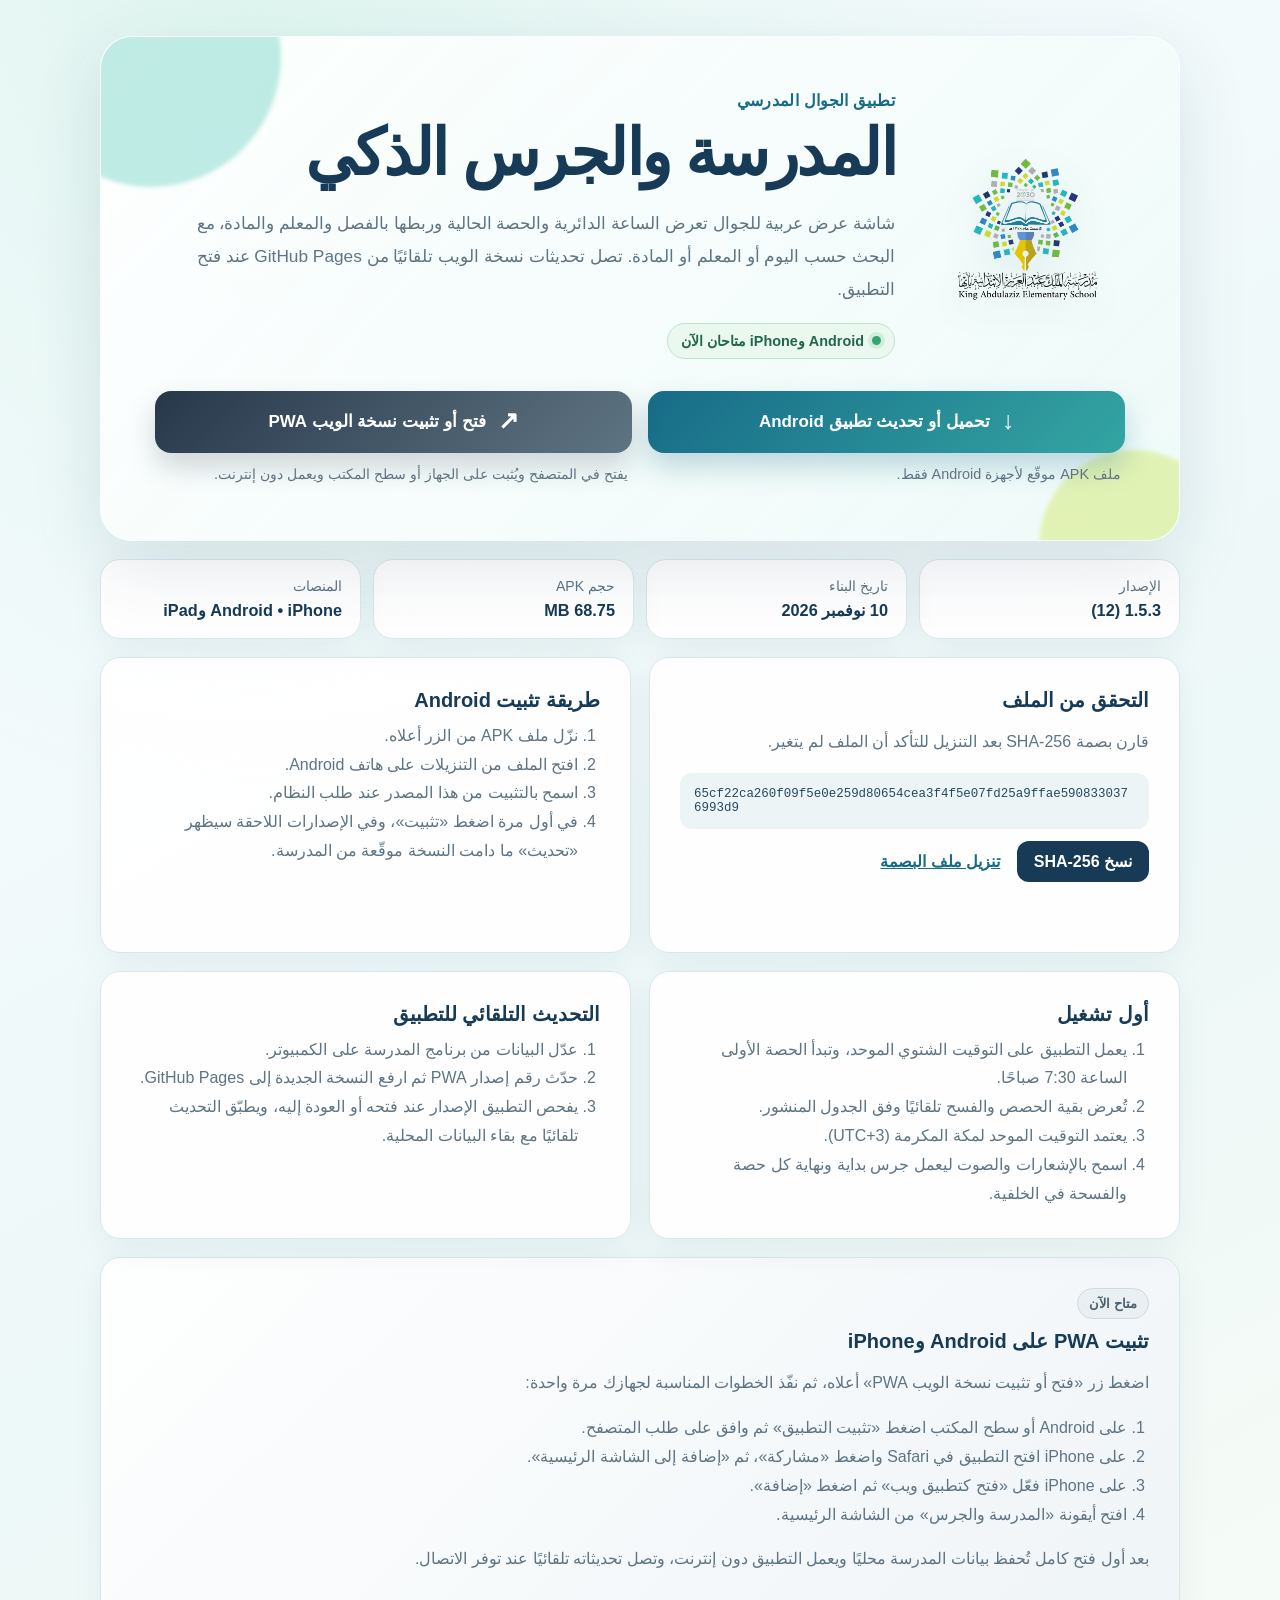
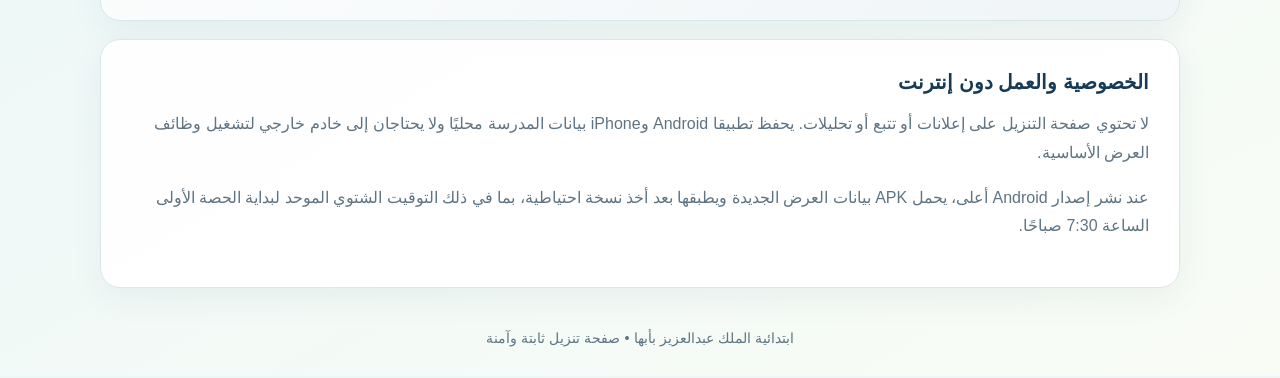
==== commit 6b987370: "تطبيق التوقيت الشتوي وبداية الحصة الأولى 7:30" ====
--- a/index.html
+++ b/index.html
@@ -44,8 +44,8 @@
     </section>
 
     <section class="facts" aria-label="معلومات الإصدار">
-      <article><span>الإصدار</span><strong>1.5.1 (11)</strong></article>
-      <article><span>تاريخ البناء</span><strong>30 سبتمبر 2026</strong></article>
+      <article><span>الإصدار</span><strong>1.5.3 (12)</strong></article>
+      <article><span>تاريخ البناء</span><strong>10 نوفمبر 2026</strong></article>
       <article><span>حجم APK</span><strong>68.75 MB</strong></article>
       <article><span>المنصات</span><strong>Android • iPhone وiPad</strong></article>
     </section>
@@ -54,7 +54,7 @@
       <article class="card">
         <h2>التحقق من الملف</h2>
         <p>قارن بصمة SHA-256 بعد التنزيل للتأكد أن الملف لم يتغير.</p>
-        <code id="sha-value">e738f5605c391d9f52d19cb586f8f61e01e4cf8f618c9db1cd44ffb4df19e723</code>
+        <code id="sha-value">65cf22ca260f09f5e0e259d80654cea3f4f5e07fd25a9ffae5908330376993d9</code>
         <button id="copy-sha" type="button">نسخ SHA-256</button>
         <a class="text-link" href="./downloads/SchoolApp.apk.sha256" download>تنزيل ملف البصمة</a>
         <p id="copy-status" class="copy-status" role="status" aria-live="polite"></p>
@@ -73,9 +73,9 @@
       <article class="card">
         <h2>أول تشغيل</h2>
         <ol>
-          <li>حدّد وقت بداية الحصة الأولى في هذا الجوال فقط.</li>
-          <li>يحسب التطبيق تلقائيًا بقية الحصص والفسح مع الحفاظ على مددها.</li>
-          <li>يمكن تغيير البداية لاحقًا من أيقونة الساعة أعلى الشاشة.</li>
+          <li>يعمل التطبيق على التوقيت الشتوي الموحد، وتبدأ الحصة الأولى الساعة 7:30 صباحًا.</li>
+          <li>تُعرض بقية الحصص والفسح تلقائيًا وفق الجدول المنشور.</li>
+          <li>يعتمد التوقيت الموحد لمكة المكرمة (UTC+3).</li>
           <li>اسمح بالإشعارات والصوت ليعمل جرس بداية ونهاية كل حصة والفسحة في الخلفية.</li>
         </ol>
       </article>
@@ -108,7 +108,7 @@
     <section class="privacy-card">
       <h2>الخصوصية والعمل دون إنترنت</h2>
       <p>لا تحتوي صفحة التنزيل على إعلانات أو تتبع أو تحليلات. يحفظ تطبيقا Android وiPhone بيانات المدرسة محليًا ولا يحتاجان إلى خادم خارجي لتشغيل وظائف العرض الأساسية.</p>
-      <p>عند نشر إصدار Android أعلى، يحمل APK بيانات العرض الجديدة ويطبقها بعد أخذ نسخة احتياطية، مع إبقاء وقت بداية الحصة الأولى المحدد في كل جوال.</p>
+      <p>عند نشر إصدار Android أعلى، يحمل APK بيانات العرض الجديدة ويطبقها بعد أخذ نسخة احتياطية، بما في ذلك التوقيت الشتوي الموحد لبداية الحصة الأولى الساعة 7:30 صباحًا.</p>
     </section>
   </main>
   <footer>ابتدائية الملك عبدالعزيز بأبها • صفحة تنزيل ثابتة وآمنة</footer>
